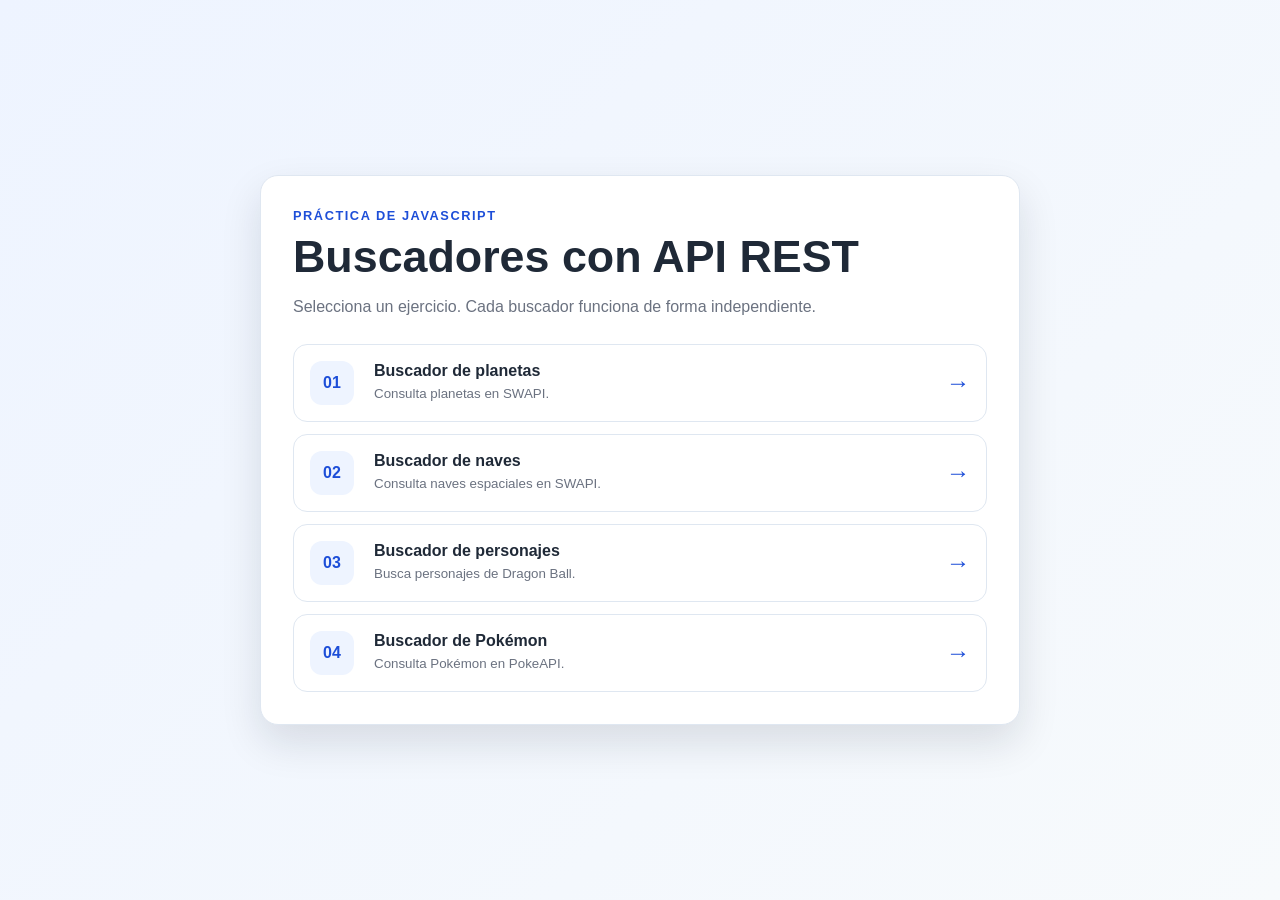
==== index.html @ 6625fd1b "t7" ====
<!DOCTYPE html>
<html lang="es">
  <head>
    <meta charset="UTF-8" />
    <meta name="viewport" content="width=device-width, initial-scale=1.0" />
    <meta name="description" content="Cuatro ejercicios independientes de búsqueda de datos con API REST." />
    <title>Ejercicios de búsqueda con API REST</title>
    <link rel="stylesheet" href="styles.css" />
  </head>
  <body>
    <main class="container">
      <section class="panel home-panel">
        <p class="eyebrow">Práctica de JavaScript</p>
        <h1>Buscadores con API REST</h1>
        <p class="intro">Selecciona un ejercicio. Cada buscador funciona de forma independiente.</p>

        <nav class="exercise-list" aria-label="Ejercicios">
          <a class="exercise-link" href="ejercicio-01.html">
            <span class="exercise-number">01</span>
            <span><strong>Buscador de planetas</strong><small>Consulta planetas en SWAPI.</small></span>
            <span class="arrow" aria-hidden="true">→</span>
          </a>
          <a class="exercise-link" href="ejercicio-02.html">
            <span class="exercise-number">02</span>
            <span><strong>Buscador de naves</strong><small>Consulta naves espaciales en SWAPI.</small></span>
            <span class="arrow" aria-hidden="true">→</span>
          </a>
          <a class="exercise-link" href="ejercicio-03.html">
            <span class="exercise-number">03</span>
            <span><strong>Buscador de personajes</strong><small>Busca personajes de Dragon Ball.</small></span>
            <span class="arrow" aria-hidden="true">→</span>
          </a>
          <a class="exercise-link" href="ejercicio-04.html">
            <span class="exercise-number">04</span>
            <span><strong>Buscador de Pokémon</strong><small>Consulta Pokémon en PokeAPI.</small></span>
            <span class="arrow" aria-hidden="true">→</span>
          </a>
        </nav>
      </section>
    </main>
  </body>
</html>
---- styles.css ----
:root {
  --bg: #f4f7fb;
  --panel: #ffffff;
  --primary: #3b82f6;
  --primary-dark: #1d4ed8;
  --text: #1f2937;
  --muted: #6b7280;
  --success: #16a34a;
  --danger: #dc2626;
  --border: #dfe7f1;
  --shadow: 0 18px 40px rgba(15, 23, 42, 0.12);
}

* {
  box-sizing: border-box;
}

body {
  margin: 0;
  min-height: 100vh;
  font-family: Arial, Helvetica, sans-serif;
  background: linear-gradient(135deg, #eef4ff, #f7fafc);
  color: var(--text);
}

.container {
  display: grid;
  place-items: center;
  min-height: 100vh;
  padding: 24px;
}

.panel {
  width: min(720px, 100%);
  background: var(--panel);
  border: 1px solid var(--border);
  border-radius: 18px;
  box-shadow: var(--shadow);
  padding: 32px;
}

.eyebrow {
  margin: 0 0 8px;
  font-size: 0.8rem;
  letter-spacing: 0.12em;
  text-transform: uppercase;
  color: var(--primary-dark);
  font-weight: 700;
}

h1 {
  margin: 0 0 22px;
  font-size: clamp(2rem, 4vw, 2.8rem);
}

.planet-form,
.search-form {
  display: flex;
  flex-direction: column;
  gap: 12px;
}

label {
  font-weight: 700;
}

.controls {
  display: flex;
  gap: 12px;
  flex-wrap: wrap;
}

input {
  flex: 1 1 180px;
  min-width: 180px;
  padding: 14px 16px;
  border-radius: 12px;
  border: 1px solid var(--border);
  font-size: 1rem;
}

input:focus {
  outline: 3px solid rgba(59, 130, 246, 0.18);
  border-color: var(--primary);
}

button {
  border: none;
  border-radius: 12px;
  padding: 14px 20px;
  background: var(--primary);
  color: white;
  font-size: 1rem;
  font-weight: 700;
  cursor: pointer;
  transition: transform 0.2s ease, background 0.2s ease;
}

button:hover {
  background: var(--primary-dark);
  transform: translateY(-1px);
}

.message {
  min-height: 24px;
  margin: 18px 0 0;
  font-weight: 600;
}

.message.success {
  color: var(--success);
}

.message.error {
  color: var(--danger);
}

.result {
  margin-top: 26px;
}

.result.hidden {
  display: none;
}

.result h2 {
  margin: 0 0 18px;
  font-size: 1.5rem;
}

.cards {
  display: grid;
  grid-template-columns: repeat(auto-fit, minmax(180px, 1fr));
  gap: 16px;
}

.card {
  background: #f8fbff;
  border: 1px solid var(--border);
  border-radius: 14px;
  padding: 18px 16px;
}

.card-label {
  display: block;
  font-size: 0.76rem;
  text-transform: uppercase;
  letter-spacing: 0.08em;
  color: var(--muted);
  margin-bottom: 8px;
  font-weight: 700;
}

.card-value {
  font-size: 1.02rem;
  font-weight: 700;
  line-height: 1.5;
  word-break: break-word;
}

.home-panel {
  width: min(760px, 100%);
}

.intro {
  color: var(--muted);
  margin: -10px 0 24px;
  line-height: 1.6;
}

.exercise-list {
  display: grid;
  gap: 12px;
}

.exercise-link {
  display: grid;
  grid-template-columns: 48px 1fr auto;
  align-items: center;
  gap: 16px;
  padding: 16px;
  border: 1px solid var(--border);
  border-radius: 14px;
  color: var(--text);
  text-decoration: none;
  transition: border-color 0.2s ease, transform 0.2s ease, box-shadow 0.2s ease;
}

.exercise-link:hover {
  border-color: var(--primary);
  box-shadow: 0 8px 20px rgba(15, 23, 42, 0.08);
  transform: translateY(-2px);
}

.exercise-number {
  display: grid;
  place-items: center;
  width: 44px;
  height: 44px;
  border-radius: 12px;
  background: #eef4ff;
  color: var(--primary-dark);
  font-weight: 700;
}

.exercise-link strong,
.exercise-link small {
  display: block;
}

.exercise-link small {
  margin-top: 5px;
  color: var(--muted);
  line-height: 1.4;
}

.arrow {
  color: var(--primary-dark);
  font-size: 1.5rem;
}

.back-link {
  display: inline-block;
  margin-bottom: 24px;
  color: var(--primary-dark);
  font-weight: 700;
  text-decoration: none;
}

.back-link:hover {
  text-decoration: underline;
}

.character-card,
.pokemon-card {
  display: flex;
  align-items: center;
  gap: 22px;
  padding: 18px;
  border: 1px solid var(--border);
  border-radius: 14px;
  background: #f8fbff;
}

.character-image,
.pokemon-image {
  width: 150px;
  height: 180px;
  flex: 0 0 auto;
  object-fit: contain;
}

.character-image.hidden,
.pokemon-image.hidden {
  display: none;
}

.character-info h3,
.pokemon-info h3 {
  margin: 0 0 10px;
  font-size: 1.3rem;
  text-transform: capitalize;
}

.character-info p,
.pokemon-info p {
  margin: 0;
  color: var(--muted);
  line-height: 1.6;
}

@media (max-width: 520px) {
  .panel {
    padding: 22px 18px;
  }

  .controls,
  .character-card,
  .pokemon-card {
    flex-direction: column;
  }

  button {
    width: 100%;
  }

  .exercise-link {
    grid-template-columns: 44px 1fr;
  }

  .arrow {
    display: none;
  }

  .character-image,
  .pokemon-image {
    width: 130px;
    height: 150px;
  }
}
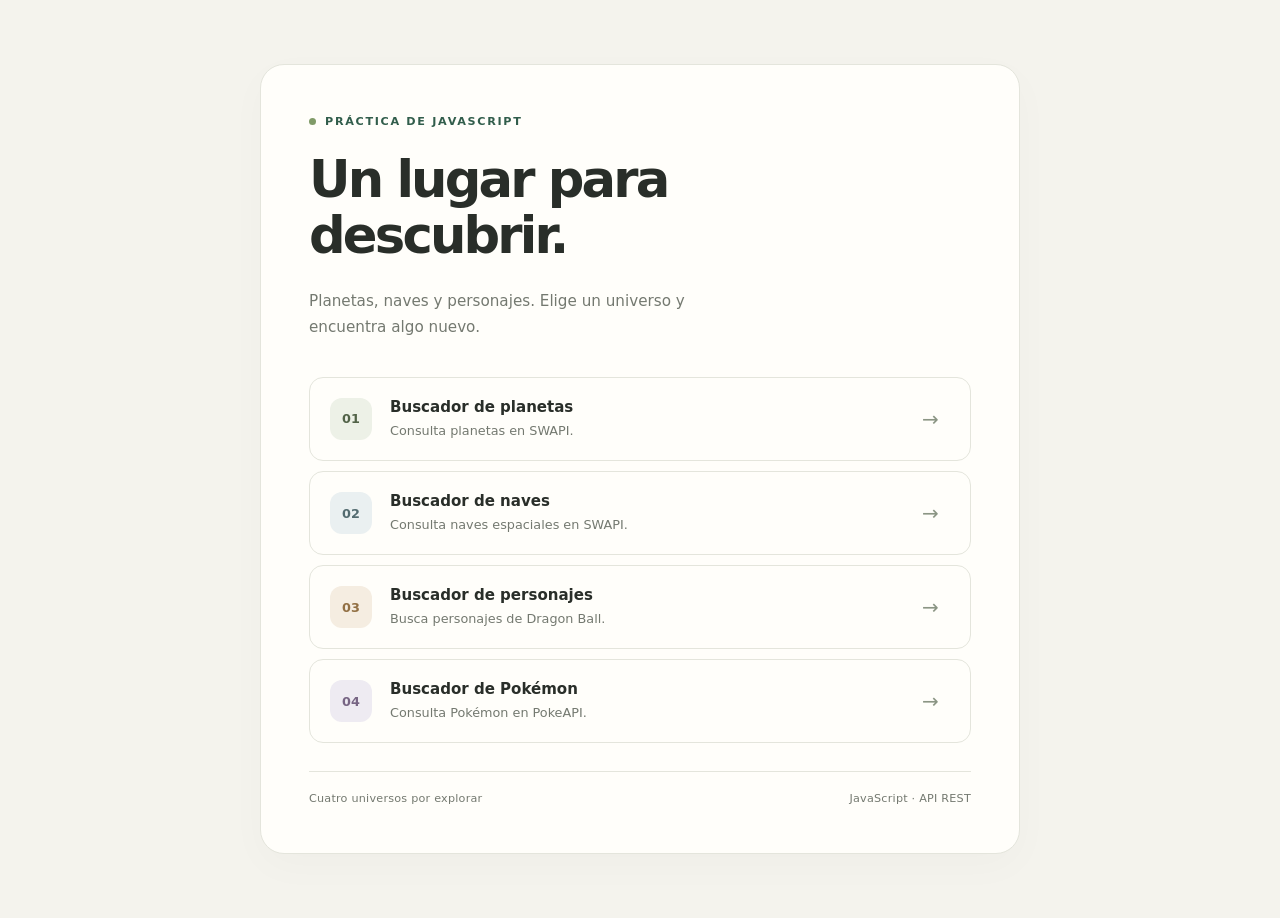
==== commit 0c91bcf1: "Actualizar ejercicios y estilos" ====
--- a/index.html
+++ b/index.html
@@ -11,31 +11,32 @@
     <main class="container">
       <section class="panel home-panel">
         <p class="eyebrow">Práctica de JavaScript</p>
-        <h1>Buscadores con API REST</h1>
-        <p class="intro">Selecciona un ejercicio. Cada buscador funciona de forma independiente.</p>
+        <h1>Un lugar para<br />descubrir.</h1>
+        <p class="intro">Planetas, naves y personajes. Elige un universo y encuentra algo nuevo.</p>
 
         <nav class="exercise-list" aria-label="Ejercicios">
           <a class="exercise-link" href="ejercicio-01.html">
-            <span class="exercise-number">01</span>
-            <span><strong>Buscador de planetas</strong><small>Consulta planetas en SWAPI.</small></span>
-            <span class="arrow" aria-hidden="true">→</span>
+            <div class="exercise-number">01</div>
+            <div class="exercise-description"><strong>Buscador de planetas</strong><small>Consulta planetas en SWAPI.</small></div>
+            <div class="arrow" aria-hidden="true">→</div>
           </a>
           <a class="exercise-link" href="ejercicio-02.html">
-            <span class="exercise-number">02</span>
-            <span><strong>Buscador de naves</strong><small>Consulta naves espaciales en SWAPI.</small></span>
-            <span class="arrow" aria-hidden="true">→</span>
+            <div class="exercise-number">02</div>
+            <div class="exercise-description"><strong>Buscador de naves</strong><small>Consulta naves espaciales en SWAPI.</small></div>
+            <div class="arrow" aria-hidden="true">→</div>
           </a>
           <a class="exercise-link" href="ejercicio-03.html">
-            <span class="exercise-number">03</span>
-            <span><strong>Buscador de personajes</strong><small>Busca personajes de Dragon Ball.</small></span>
-            <span class="arrow" aria-hidden="true">→</span>
+            <div class="exercise-number">03</div>
+            <div class="exercise-description"><strong>Buscador de personajes</strong><small>Busca personajes de Dragon Ball.</small></div>
+            <div class="arrow" aria-hidden="true">→</div>
           </a>
           <a class="exercise-link" href="ejercicio-04.html">
-            <span class="exercise-number">04</span>
-            <span><strong>Buscador de Pokémon</strong><small>Consulta Pokémon en PokeAPI.</small></span>
-            <span class="arrow" aria-hidden="true">→</span>
+            <div class="exercise-number">04</div>
+            <div class="exercise-description"><strong>Buscador de Pokémon</strong><small>Consulta Pokémon en PokeAPI.</small></div>
+            <div class="arrow" aria-hidden="true">→</div>
           </a>
         </nav>
+        <footer class="home-footer"><span>Cuatro universos por explorar</span><span>JavaScript &middot; API REST</span></footer>
       </section>
     </main>
   </body>
--- a/styles.css
+++ b/styles.css
@@ -1,300 +1,110 @@
-:root {
-  --bg: #f4f7fb;
-  --panel: #ffffff;
-  --primary: #3b82f6;
-  --primary-dark: #1d4ed8;
-  --text: #1f2937;
-  --muted: #6b7280;
-  --success: #16a34a;
-  --danger: #dc2626;
-  --border: #dfe7f1;
-  --shadow: 0 18px 40px rgba(15, 23, 42, 0.12);
+﻿:root {
+  color-scheme: light;
+  --panel: #fffefa;
+  --primary: #315d4b;
+  --primary-dark: #234536;
+  --text: #292e29;
+  --muted: #747970;
+  --border: #e4e5dc;
 }
 
-* {
-  box-sizing: border-box;
-}
-
+* { box-sizing: border-box; }
 body {
   margin: 0;
   min-height: 100vh;
-  font-family: Arial, Helvetica, sans-serif;
-  background: linear-gradient(135deg, #eef4ff, #f7fafc);
+  font-family: 'Segoe UI', system-ui, sans-serif;
+  background: #f4f3ed;
   color: var(--text);
+  -webkit-font-smoothing: antialiased;
 }
-
-.container {
-  display: grid;
-  place-items: center;
-  min-height: 100vh;
-  padding: 24px;
-}
-
+.container { display: grid; place-items: center; min-height: 100vh; padding: 64px 24px; }
 .panel {
-  width: min(720px, 100%);
+  width: min(760px, 100%);
+  padding: 48px;
   background: var(--panel);
   border: 1px solid var(--border);
-  border-radius: 18px;
-  box-shadow: var(--shadow);
-  padding: 32px;
+  border-radius: 24px;
+  box-shadow: 0 12px 40px #29392a06;
 }
-
 .eyebrow {
-  margin: 0 0 8px;
-  font-size: 0.8rem;
-  letter-spacing: 0.12em;
+  display: flex;
+  align-items: center;
+  gap: 9px;
+  margin: 0 0 20px;
+  font-size: .7rem;
+  line-height: 1.6;
+  letter-spacing: .15em;
   text-transform: uppercase;
-  color: var(--primary-dark);
-  font-weight: 700;
+  color: var(--primary);
+  font-weight: 650;
 }
-
-h1 {
-  margin: 0 0 22px;
-  font-size: clamp(2rem, 4vw, 2.8rem);
-}
-
-.planet-form,
-.search-form {
-  display: flex;
-  flex-direction: column;
-  gap: 12px;
-}
-
-label {
-  font-weight: 700;
-}
-
-.controls {
-  display: flex;
-  gap: 12px;
-  flex-wrap: wrap;
-}
-
-input {
-  flex: 1 1 180px;
-  min-width: 180px;
-  padding: 14px 16px;
-  border-radius: 12px;
-  border: 1px solid var(--border);
-  font-size: 1rem;
-}
-
-input:focus {
-  outline: 3px solid rgba(59, 130, 246, 0.18);
-  border-color: var(--primary);
-}
-
-button {
-  border: none;
-  border-radius: 12px;
-  padding: 14px 20px;
-  background: var(--primary);
-  color: white;
-  font-size: 1rem;
-  font-weight: 700;
-  cursor: pointer;
-  transition: transform 0.2s ease, background 0.2s ease;
-}
-
-button:hover {
-  background: var(--primary-dark);
-  transform: translateY(-1px);
-}
-
-.message {
-  min-height: 24px;
-  margin: 18px 0 0;
-  font-weight: 600;
-}
-
-.message.success {
-  color: var(--success);
-}
-
-.message.error {
-  color: var(--danger);
-}
-
-.result {
-  margin-top: 26px;
-}
-
-.result.hidden {
-  display: none;
-}
-
-.result h2 {
-  margin: 0 0 18px;
-  font-size: 1.5rem;
-}
-
-.cards {
-  display: grid;
-  grid-template-columns: repeat(auto-fit, minmax(180px, 1fr));
-  gap: 16px;
-}
-
-.card {
-  background: #f8fbff;
-  border: 1px solid var(--border);
-  border-radius: 14px;
-  padding: 18px 16px;
-}
-
-.card-label {
-  display: block;
-  font-size: 0.76rem;
-  text-transform: uppercase;
-  letter-spacing: 0.08em;
-  color: var(--muted);
-  margin-bottom: 8px;
-  font-weight: 700;
-}
-
-.card-value {
-  font-size: 1.02rem;
-  font-weight: 700;
-  line-height: 1.5;
-  word-break: break-word;
-}
-
-.home-panel {
-  width: min(760px, 100%);
-}
-
-.intro {
-  color: var(--muted);
-  margin: -10px 0 24px;
-  line-height: 1.6;
-}
-
-.exercise-list {
-  display: grid;
-  gap: 12px;
-}
-
+.eyebrow::before { content: ''; width: 7px; height: 7px; border-radius: 50%; background: #809b68; flex-shrink: 0; }
+h1 { max-width: 580px; margin: 0 0 24px; font-size: clamp(2rem, 5vw, 3.2rem); font-weight: 550; line-height: 1.1; letter-spacing: -.055em; text-wrap: balance; }
+.intro { max-width: 430px; margin: 0 0 36px; color: var(--muted); line-height: 1.75; font-size: .95rem; }
+.exercise-list { display: grid; gap: 10px; }
 .exercise-link {
   display: grid;
-  grid-template-columns: 48px 1fr auto;
+  grid-template-columns: 44px 1fr 28px;
   align-items: center;
   gap: 16px;
-  padding: 16px;
+  padding: 20px;
   border: 1px solid var(--border);
   border-radius: 14px;
   color: var(--text);
   text-decoration: none;
-  transition: border-color 0.2s ease, transform 0.2s ease, box-shadow 0.2s ease;
+  transition: background .18s ease, border-color .18s ease;
 }
-
-.exercise-link:hover {
-  border-color: var(--primary);
-  box-shadow: 0 8px 20px rgba(15, 23, 42, 0.08);
-  transform: translateY(-2px);
+.exercise-link:hover { background: #f1f4eb; border-color: #b8c8ac; }
+.exercise-number { display: grid; place-items: center; width: 42px; height: 42px; border-radius: 12px; background: #edf1e7; color: #526348; font-size: .8rem; font-weight: 600; font-variant-numeric: tabular-nums; }
+.exercise-link:nth-child(2) .exercise-number { background: #eaf0f1; color: #536b70; }
+.exercise-link:nth-child(3) .exercise-number { background: #f5ede1; color: #927044; }
+.exercise-link:nth-child(4) .exercise-number { background: #eeebf2; color: #776584; }
+.exercise-link strong, .exercise-link small { display: block; }
+.exercise-link strong { font-size: .94rem; font-weight: 600; }
+.exercise-link small { margin-top: 5px; color: var(--muted); font-size: .8rem; line-height: 1.5; }
+.arrow { color: #8b9584; font-size: 1.25rem; transition: transform .18s ease; }
+.exercise-link:hover .arrow { transform: translateX(3px); }
+.home-footer { display: flex; justify-content: space-between; gap: 16px; margin: 28px 0 0; padding-top: 20px; border-top: 1px solid var(--border); color: var(--muted); font-size: .7rem; letter-spacing: .02em; }
+.back-link { display: inline-block; margin-bottom: 36px; color: var(--muted); font-size: .82rem; text-decoration: none; }
+.back-link:hover { color: var(--primary); }
+.planet-form, .search-form { display: flex; flex-direction: column; gap: 10px; margin-top: 32px; }
+label { font-size: .85rem; font-weight: 600; }
+.controls { display: flex; gap: 10px; flex-wrap: wrap; }
+input, button { font: inherit; }
+input { flex: 1 1 180px; width: 100%; min-width: 0; padding: 14px 16px; border-radius: 10px; border: 1px solid #d9ddd2; background: #fffefa; color: var(--text); font-size: .9rem; }
+input::placeholder { color: #90958b; }
+input:focus { outline: 3px solid #315d4b18; border-color: var(--primary); }
+button { border: 0; border-radius: 10px; padding: 14px 26px; background: var(--primary); color: white; font-size: .86rem; font-weight: 600; cursor: pointer; transition: background .18s ease; }
+button:hover { background: var(--primary-dark); }
+.exercise-link:focus-visible, .back-link:focus-visible, button:focus-visible { outline: 3px solid #759465; outline-offset: 4px; }
+.message { min-height: 22px; margin: 16px 0 0; font-size: .84rem; color: var(--primary); line-height: 1.6; }
+.result { margin-top: 24px; padding-top: 24px; border-top: 1px solid var(--border); }
+.result.hidden { display: none; }
+.result h2 { margin: 0 0 16px; font-size: 1rem; font-weight: 600; letter-spacing: -.02em; }
+.cards { display: grid; grid-template-columns: repeat(auto-fit, minmax(170px, 1fr)); gap: 10px; }
+.card { background: #f6f7f1; border: 1px solid var(--border); border-radius: 12px; padding: 18px; }
+.card-label { margin: 0 0 10px; font-size: .65rem; text-transform: uppercase; letter-spacing: .1em; color: var(--muted); font-weight: 600; }
+.card-value { font-size: .95rem; font-weight: 550; line-height: 1.6; overflow-wrap: anywhere; }
+.card-value:empty::after { content: '—'; color: #b4b9ad; }
+.character-card, .pokemon-card { display: flex; align-items: center; gap: 24px; padding: 24px; border: 1px solid var(--border); border-radius: 14px; background: #f6f7f1; }
+.character-image, .pokemon-image { width: 140px; height: 170px; flex: 0 0 auto; object-fit: contain; }
+.character-image.hidden, .pokemon-image.hidden, .character-image:not([src]), .pokemon-image:not([src]) { display: none; }
+.character-info, .pokemon-info { min-width: 0; overflow-wrap: anywhere; }
+.character-info h3, .pokemon-info h3 { margin: 0 0 10px; font-size: 1.25rem; font-weight: 600; text-transform: capitalize; }
+.character-info p, .pokemon-info p { margin: 0; color: var(--muted); font-size: .9rem; line-height: 1.75; }
+@media (max-width: 520px) {
+  .container { padding: 24px 16px; }
+  .panel { padding: 30px 22px; border-radius: 20px; }
+  .exercise-link { grid-template-columns: 36px 1fr 16px; gap: 12px; padding: 16px 12px; }
+  .exercise-number { width: 34px; height: 36px; border-radius: 9px; }
+  .exercise-link strong { font-size: .85rem; }
+  .exercise-link small { font-size: .75rem; }
+  .controls, .character-card, .pokemon-card { flex-direction: column; }
+  input { flex: auto; }
+  button { width: 100%; }
+  .home-footer { flex-wrap: wrap; }
+  .character-image, .pokemon-image { width: 120px; height: 145px; }
 }
-
-.exercise-number {
-  display: grid;
-  place-items: center;
-  width: 44px;
-  height: 44px;
-  border-radius: 12px;
-  background: #eef4ff;
-  color: var(--primary-dark);
-  font-weight: 700;
+@media (prefers-reduced-motion: reduce) {
+  *, *::before, *::after { transition: none !important; }
 }
-
-.exercise-link strong,
-.exercise-link small {
-  display: block;
-}
-
-.exercise-link small {
-  margin-top: 5px;
-  color: var(--muted);
-  line-height: 1.4;
-}
-
-.arrow {
-  color: var(--primary-dark);
-  font-size: 1.5rem;
-}
-
-.back-link {
-  display: inline-block;
-  margin-bottom: 24px;
-  color: var(--primary-dark);
-  font-weight: 700;
-  text-decoration: none;
-}
-
-.back-link:hover {
-  text-decoration: underline;
-}
-
-.character-card,
-.pokemon-card {
-  display: flex;
-  align-items: center;
-  gap: 22px;
-  padding: 18px;
-  border: 1px solid var(--border);
-  border-radius: 14px;
-  background: #f8fbff;
-}
-
-.character-image,
-.pokemon-image {
-  width: 150px;
-  height: 180px;
-  flex: 0 0 auto;
-  object-fit: contain;
-}
-
-.character-image.hidden,
-.pokemon-image.hidden {
-  display: none;
-}
-
-.character-info h3,
-.pokemon-info h3 {
-  margin: 0 0 10px;
-  font-size: 1.3rem;
-  text-transform: capitalize;
-}
-
-.character-info p,
-.pokemon-info p {
-  margin: 0;
-  color: var(--muted);
-  line-height: 1.6;
-}
-
-@media (max-width: 520px) {
-  .panel {
-    padding: 22px 18px;
-  }
-
-  .controls,
-  .character-card,
-  .pokemon-card {
-    flex-direction: column;
-  }
-
-  button {
-    width: 100%;
-  }
-
-  .exercise-link {
-    grid-template-columns: 44px 1fr;
-  }
-
-  .arrow {
-    display: none;
-  }
-
-  .character-image,
-  .pokemon-image {
-    width: 130px;
-    height: 150px;
-  }
-}
